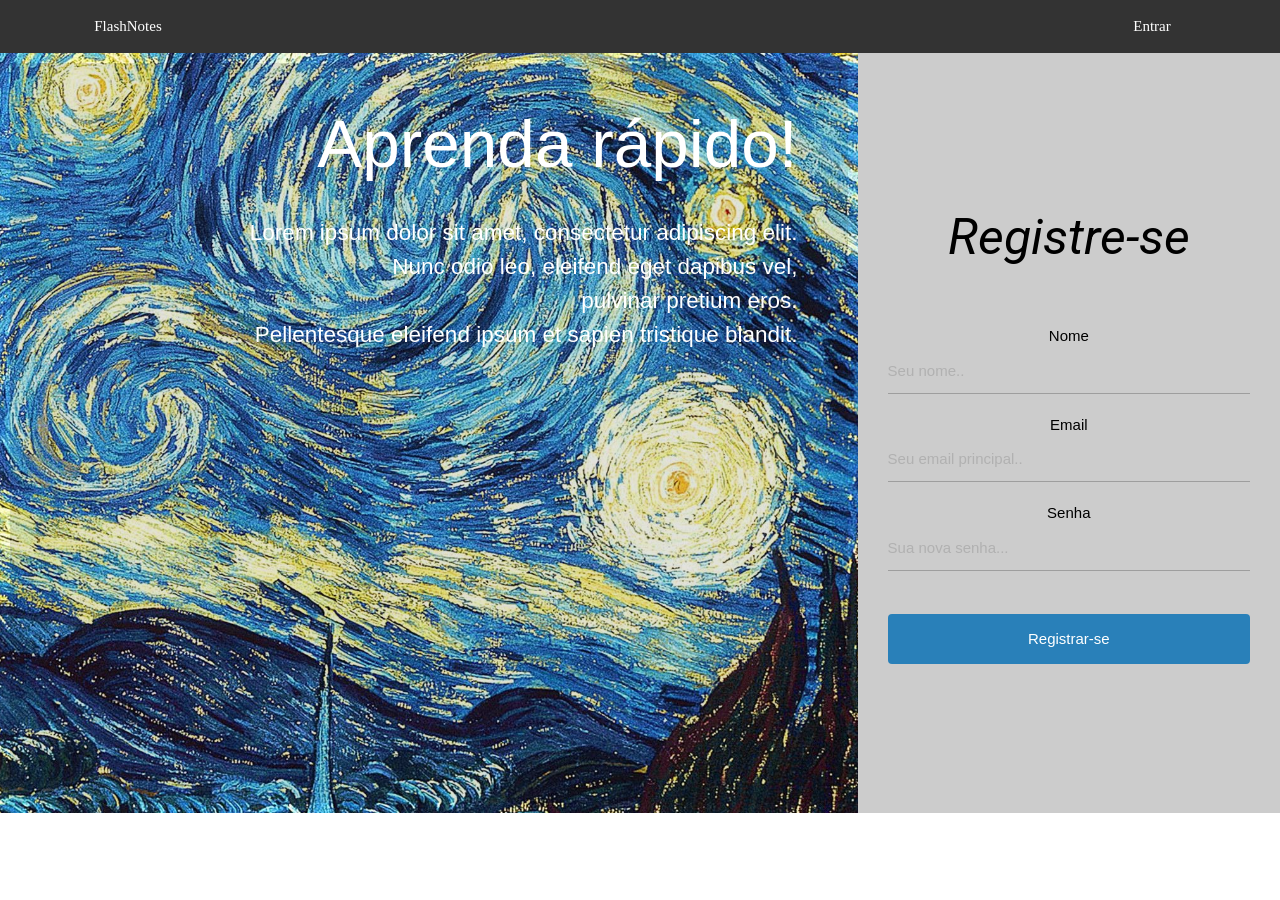
==== web/public_html/index.html @ 41b19859 "realocação de pastas movi pastas para deixar a parte do site mais organizada" ====
<!DOCTYPE html>
<!--
        To change this license header, choose License Headers in Project Properties.
        To change this template file, choose Tools | Templates
        and open the template in the editor.
-->
<html>
    <head>
        <title>Registro</title>
        <meta charset="UTF-8">
        <meta name="viewport" content="width=device-width, initial-scale=1.0">
        <link rel="stylesheet" href="css/estilo.css" type="text/css">
        <script src="js/flashnotes.js"></script>
        <link href="https://fonts.googleapis.com/css?family=Roboto:300i" rel="stylesheet">
        <meta name="viewport" content="width=device-width, initial-scale=1.0"/>
        <link rel="stylesheet" href="css/w3.css">
    </head>
    <body>
        <header>
            <a id="Logo" href="#">FlashNotes</a>
            <a id="Entrar" href="login.html">Entrar</a>   
        </header>
        <div class="clearbox"></div>
        <div class="row">
            <div class="column middle" style="background-color: rgba(0, 0, 0, 0.5); background-image: url('images/starry.jpg') ">
                <div class="hook">
                    <h3 id="loremIpsum">Aprenda rápido!</h3>
                    <p id="textLoremIpsum">Lorem ipsum dolor sit amet, consectetur adipiscing elit.<br>
                        Nunc odio leo, eleifend eget dapibus vel,<br> pulvinar pretium eros.<br> Pellentesque eleifend ipsum et sapien tristique blandit.
                    </p>
                </div>
            </div>
            <div class="column side" style="background-color:#ccc;">
                <br><br><br>
                <div class="forms">
                    <p id="regist"><i>Registre-se</i></p>
                    <form>
                        <label for="fname" style="color: black">Nome</label>
                        <input type="text" id="fname" name="firstname" placeholder="Seu nome.." class="inmaind">
                        <label for="lname" style="color: black">Email</label>
                        <input type="text" id="lname" name="lastname" placeholder="Seu email principal.." class="inmaind">
                        <label for="lname" style="color: black">Senha</label>
                        <input type="text" id="senha" name="senha" placeholder="Sua nova senha..." class="inmaind">
                        <br>
                        <p id="valid" class="message1"></p>
                        <input type="button" value="Registrar-se" class="inmain" onclick="blankLabels(document.getElementById('fname').value, document.getElementById('lname').value, document.getElementById('senha').value)">
                    </form>
                </div>
            </div>
            <div class="clearbox"></div>
        </div>
    </body>
</html>
---- web/public_html/css/estilo.css ----
/*
To change this license header, choose License Headers in Project Properties.
To change this template file, choose Tools | Templates
and open the template in the editor.
*/
/* 
    Created on : 21/06/2017, 02:49:23
    Author     : WIN7PRO
*/
ul.topnav {
    list-style-type: none;
    margin: 0;
    padding: 0;
    overflow: hidden;
    background-color: #333;
    text-decoration: none;

}

ul.topnav li {float: left;}

ul.topnav li a {
    display: block;
    color: white;
    text-align: center;
    padding: 14px 16px;
    text-decoration: none;

}
ul.topnav li a:hover:not(.active) {background-color: #3498db;}

ul.topnav li a.active {background-color: #4CAF50;}

ul.topnav li.right {float: right;}

ul.sidenav {
    list-style-type: none;
    margin: 0;
    padding: 15px 15px;
    width: 22%;
    background-color: #ecf0f1;
    height: 100%; 
    position: absolute; 
    overflow: auto; 
    text-decoration: none;
}

ul.sidenav li div.sidedet{
    float: right;
    padding: 5px 5px 5px 5px;

}
ul.sidenav li.categoria {
    padding: 5px 15px;
    list-style-type: none;
    margin: 2px;
    text-decoration: none;
}

section {
    position: relative;
    left: 22%;
    width: 78%;
}

div.flashcards1 {
    background-color: #ecf0f1;
    padding: 10px 20px 20px 10px;
    margin: 10px 10px 10px 10px;
    width: 95%;
    height: 1000px;
}

div.flashcards2 {
    background-color: #ecf0f1;
    padding: 10px 20px 20px 10px;
    margin: 10px 10px 10px 10px;
    width: 80%;
    height: 300px;
}

.sidebar {
    position: relative;
    width: 400px;
    height: 700px;
    background-color: #ecf0f1;
    left: 70.25%;
    position: relative;
    padding: 70px 79px 79px 70px;

}
*{
    box-sizing: border-box;
}

body {
    margin: 0;
    max-height: 125%;
    max-width: 125%;
}

header {
    background-color: #333;
    color: white;
    overflow: hidden;
    font-family: verdana;
}

#dash{
    font-family: 'Roboto' , sans-serif;
    text-align: center;
    color: black;
    margin: 0 auto;
}

/* Style the topnav links */
header a {
    float: left;
    display: block;
    color: #f2f2f2;
    text-align: center;
    padding: 15px 0px;
    text-decoration: none;
    width: 20%;
}
.meio {
    float: left;
    display: block;
    text-align: center;
    padding: 15px 0px;
    text-decoration: none;
    width: 60%;
    color:#333;
}

/* Change color on hover */
header a:hover {
    background-color: #3498db;
}

/* Create three unequal columns that floats next to each other */
.column {
    float: left;
    padding: 10px;
    height: 760px;

}

/* Left and right column */
.column.side {
    width: 33%;
    float : right;
}

/* Middle column */
.column.middle {
    width: 67%;
    background-position: center;
    background-repeat: no-repeat;
    background-size: 1620px; 

}
/* Clear floats after the columns */


@media (max-width: 600px) {
    .column.side, .column.middle {
        width: 100%;
    }
}
.elementHook{
    width: 33.3%;
    height: 100%;
    float: right;
    background-color: rgba(0, 0, 0, 0.1);
}
img.cont{
    border-radius: 50%;
    width: 128px;
    height: 200px;
    align-content: center;
}
div.container {
    text-align: center;
    padding: 10px 20px;
}
.hook {
    width: 100%;
    height: 100%;
    background-size: 100%;
    color:white;
    background-color: rgba(0,0,0,0.1);
    padding: 30px 50px;
}
#loremIpsum{
    position: relative;
    top: 0px;
    right: 0px;
    margin: auto 0;
    text-align: right;
    font-size: 450%;
    display: block;
}
#textLoremIpsum{
    text-align: right;
    display: block;
    font-size: 150%;

}
#Logo{
    float:left;
    text-decoration: none;
    color:white;
}
#Entrar{
    float:right;
    text-decoration: none;
    color:white;
}
#Sair{
    float: right;
    text-decoration: none;
    color: white;
    width: 150px;
}
div.clearbox{
    clear: both;
}
.allhook{
    height: 40%;

}
.top-to-bottom {
    border-width: 1px;
    border-style: solid;
    -webkit-column-rule-width: 2px;
    -webkit-border-image: 
        -webkit-gradient(linear, 0 0, 0 100%, from(#3498db), to(rgba(0, 0, 0, 0))) 1 100%;
    -webkit-border-image: 
        -webkit-linear-gradient(#3498db, rgba(0, 0, 0, 0)) 1 100%;
    -moz-border-image:
        -moz-linear-gradient(#3498db, rgba(0, 0, 0, 0)) 1 100%;    
    -o-border-image:
        -o-linear-gradient(#3498db, rgba(0, 0, 0, 0)) 1 100%;
    border-image:
        linear-gradient(to bottom, #3498db, rgba(0, 0, 0, 0.5)) 1 100%;
}

.fieldleft {
    float: left;
}
.fieldright {
    float: right;
    margin: 0px 75px 0px;
}
textarea {
    resize: none;
    border: 2px solid #ccc;
    border-radius: 4px;
    width: 500px;
    height: 200px;
}

div.gallery {
    margin: 5px;
    border: 1px solid #ccc;
    float: left;
    width: 180px;
}

div.gallery:hover {
    border: 1px solid #777;
}

div.gallery img {
    width: 100%;
    height: 200px;
}

div.desc {
    padding: 15px;
    text-align: center;
}

input[type=text].inmaind {
    width: 100%;
    padding: 12px 20px;
    margin: 8px 0;
    display: inline-block;
    background-color: transparent;
    border: none;
    border-bottom: 1px solid #9e9e9e;
    border-radius: 0;
    outline: none;
    height: 3rem;
    width: 100%;
    font-size: 1rem;
    margin: 0 0 20px 0;
    padding: 0;
    -webkit-box-shadow: none;
    box-shadow: none;
    -webkit-box-sizing: content-box;
    box-sizing: content-box;
    -webkit-transition: all 0.3s;
    transition: all 0.3s;
}
textarea:focus,
input[type="text"]:focus,
input[type="password"]:focus,
input[type="datetime"]:focus,
input[type="datetime-local"]:focus,
input[type="date"]:focus,
input[type="month"]:focus,
input[type="time"]:focus,
input[type="week"]:focus,
input[type="number"]:focus,
input[type="email"]:focus,
input[type="url"]:focus,
input[type="search"]:focus,
input[type="tel"]:focus,
input[type="color"]:focus,
.uneditable-input:focus {   
    border-color: #2980b9;
    outline: 0 none;
}

select{
    width: 100%;
    padding: 8px 10px;
    margin: 8px 0;
    display: inline-block;
    border: 1px solid #ccc;
    border-radius: 4px;
    box-sizing: border-box;
}


.inmain {
    width: 100%;
    background-color:#2980b9;
    color: white;
    padding: 14px 20px;
    margin: 8px 0;
    border: none;
    float: right;
    border-radius: 4px;
    cursor: pointer;
}
.inmainRev {
    width: 25%;
    background-color:#2980b9;
    color: white;
    padding: 14px 20px;
    margin: 8px 0;
    border: none;
    float: right;
    border-radius: 4px;
    cursor: pointer;
}

input[type=submit].inmain:hover {
    background-color: #3498db;
}

div.forms {
    border-radius: 5px;
    padding: 20px;
    text-align: center;
}
div.forms1 {
    border-radius: 5px;
    padding: 20px;
    text-align: center;
}
.div1 {
    width: 300px;
    height: 100px;
    border: 1px solid blue;
    box-sizing: border-box;
}
.message1 {
    color:#e74c3c;
}
.nav-wrapper{
    padding-left:70px;
    padding-right:40px
}

a.anchor {
    display: block;
    position: relative;
    top: -60px;
}
.scrollspy{
    height: 100%;
}
input::placeholder {
    color: #9b9b9b;
}
.linkable:hover{
    text-decoration: underline;
}
#regist{
    font-size: 50px;
    font-family: 'Roboto', sans-serif;
}
/* entire container, keeps perspective */

.flip-container, .front, .back {
    width: 320px;
    height: 480px;
}

/* flip speed goes here */
.flipper {
    transition: 0.6s;
    transform-style: preserve-3d;

    position: relative;
}

/* hide back of pane during swap */
.front, .back {
    backface-visibility: hidden;

    position: absolute;
    top: 0;
    left: 0;
}

/* front pane, placed above back */
.front {
    z-index: 2;
    /* for firefox 31 */
    transform: rotateY(0deg);
}

/* back, initially hidden pane */
.back {
    transform: rotateY(180deg);
}
.flip-container:hover .flipper, .flip-container.hover .flipper, .flip-container.flip .flipper {
    transform: rotateY(180deg);
}
.noHover{
    pointer-events: none;
}


/* The container <div> - needed to position the dropdown content */
.dropdown {
    position: relative;
    display: inline-block;
}

/* Dropdown Content (Hidden by Default) */
.dropdown-content {
    display: none;
    position: absolute;
    background-color: #f9f9f9;
    min-width: 160px;
    box-shadow: 0px 8px 16px 0px rgba(0,0,0,0.2);
    z-index: 1;
}

/* Links inside the dropdown */
.dropdown-content a {
    color: black;
    padding: 12px 16px;
    text-decoration: none;
    display: block;
}

/* Change color of dropdown links on hover */
.dropdown-content a:hover {background-color: #f1f1f1}

/* Show the dropdown menu on hover */
.dropdown:hover .dropdown-content {
    display: block;
}

/* Change the background color of the dropdown button when the dropdown content is shown */
.dropdown:hover .dropbtn {
    background-color: #3e8e41;
}
.linha{
    display: block;
    height: 1px;
    border: 0;
    border-top: 1px solid black;
    margin: 1em 0;
    padding: 0; 
}
#TutTog:hover{
    background-color: #2980b9;
}
div.perfil1{
    margin: 0 auto;
    background-color: #ecf0f1;
    padding: 10px 20px 20px 10px;
    width: 50%;
    height: 600px;
}
#editPerf{
    float: right;
}
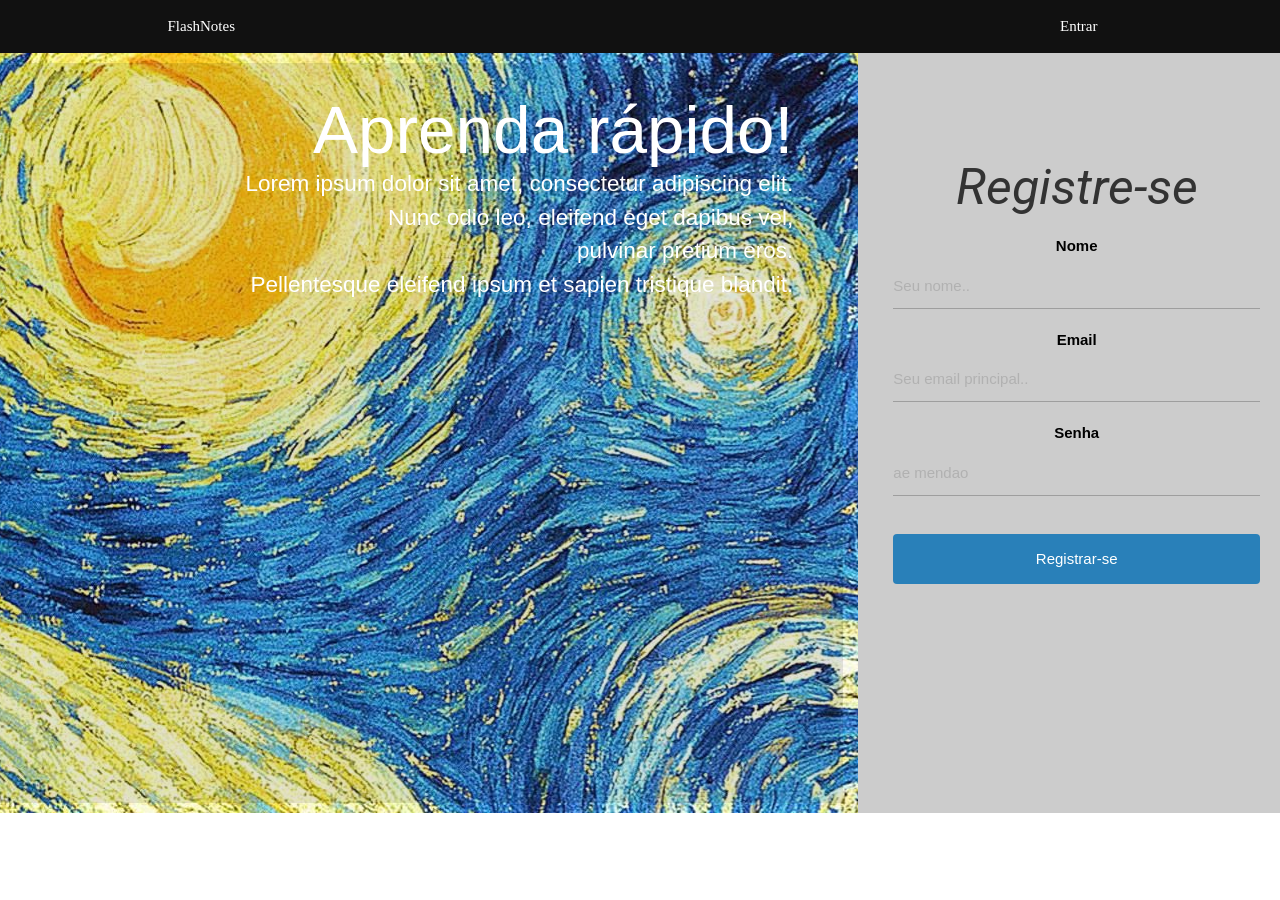
==== commit 02fe140c: "muitas alterações deixei muitas partes mais responsivas" ====
--- a/web/public_html/index.html
+++ b/web/public_html/index.html
@@ -10,19 +10,24 @@
         <meta charset="UTF-8">
         <meta name="viewport" content="width=device-width, initial-scale=1.0">
         <link rel="stylesheet" href="css/estilo.css" type="text/css">
-        <script src="js/flashnotes.js"></script>
+        <link rel="stylesheet" href="bootstrap/css/bootstrap.min.css" type="text/css">
+        
         <link href="https://fonts.googleapis.com/css?family=Roboto:300i" rel="stylesheet">
-        <meta name="viewport" content="width=device-width, initial-scale=1.0"/>
-        <link rel="stylesheet" href="css/w3.css">
+         <link rel="stylesheet" href="css/w3.css">
+       <script src="js/flashnotes.js"></script>
     </head>
     <body>
-        <header>
-            <a id="Logo" href="#">FlashNotes</a>
-            <a id="Entrar" href="login.html">Entrar</a>   
+        <div class="header">
+        <header class="container">
+            <div class="row">
+            <a class="col-xs-12 col-sm-12 col-md-3 buttonHeader" href="#">FlashNotes</a>
+            <a class="col-xs-12 col-sm-12 col-md-3 col-md-offset-6 buttonHeader" href="login.html">Entrar</a> 
+            </div>
         </header>
+        </div>
         <div class="clearbox"></div>
         <div class="row">
-            <div class="column middle" style="background-color: rgba(0, 0, 0, 0.5); background-image: url('images/starry.jpg') ">
+            <div class="col-xs-12 col-md-8 column" style="background-color: rgba(0, 0, 0, 0.5); background-image: url('images/starry.jpg') ">
                 <div class="hook">
                     <h3 id="loremIpsum">Aprenda rápido!</h3>
                     <p id="textLoremIpsum">Lorem ipsum dolor sit amet, consectetur adipiscing elit.<br>
@@ -30,7 +35,7 @@
                     </p>
                 </div>
             </div>
-            <div class="column side" style="background-color:#ccc;">
+            <div class="col-xs-12 col-md-4 column column" style="background-color:#ccc;">
                 <br><br><br>
                 <div class="forms">
                     <p id="regist"><i>Registre-se</i></p>
@@ -40,7 +45,7 @@
                         <label for="lname" style="color: black">Email</label>
                         <input type="text" id="lname" name="lastname" placeholder="Seu email principal.." class="inmaind">
                         <label for="lname" style="color: black">Senha</label>
-                        <input type="text" id="senha" name="senha" placeholder="Sua nova senha..." class="inmaind">
+                        <input type="text" id="senha" name="senha" placeholder="ae mendao" class="inmaind">
                         <br>
                         <p id="valid" class="message1"></p>
                         <input type="button" value="Registrar-se" class="inmain" onclick="blankLabels(document.getElementById('fname').value, document.getElementById('lname').value, document.getElementById('senha').value)">
--- a/web/public_html/css/estilo.css
+++ b/web/public_html/css/estilo.css
@@ -67,8 +67,6 @@
     background-color: #ecf0f1;
     padding: 10px 20px 20px 10px;
     margin: 10px 10px 10px 10px;
-    width: 95%;
-    height: 1000px;
 }
 
 div.flashcards2 {
@@ -99,7 +97,7 @@
     max-width: 125%;
 }
 
-header {
+.header {
     background-color: #333;
     color: white;
     overflow: hidden;
@@ -207,11 +205,14 @@
     font-size: 150%;
 
 }
-#Logo{
-    float:left;
+.buttonHeader{
     text-decoration: none;
     color:white;
 }
+.header{
+    background: #111111;
+}
+
 #Entrar{
     float:right;
     text-decoration: none;
@@ -503,4 +504,12 @@
 }
 #editPerf{
     float: right;
+}
+
+.login{
+    background-color: #dddddd;
+}
+
+.siteBackground{
+    background: url('images/giz.jpg') repeat;
 }
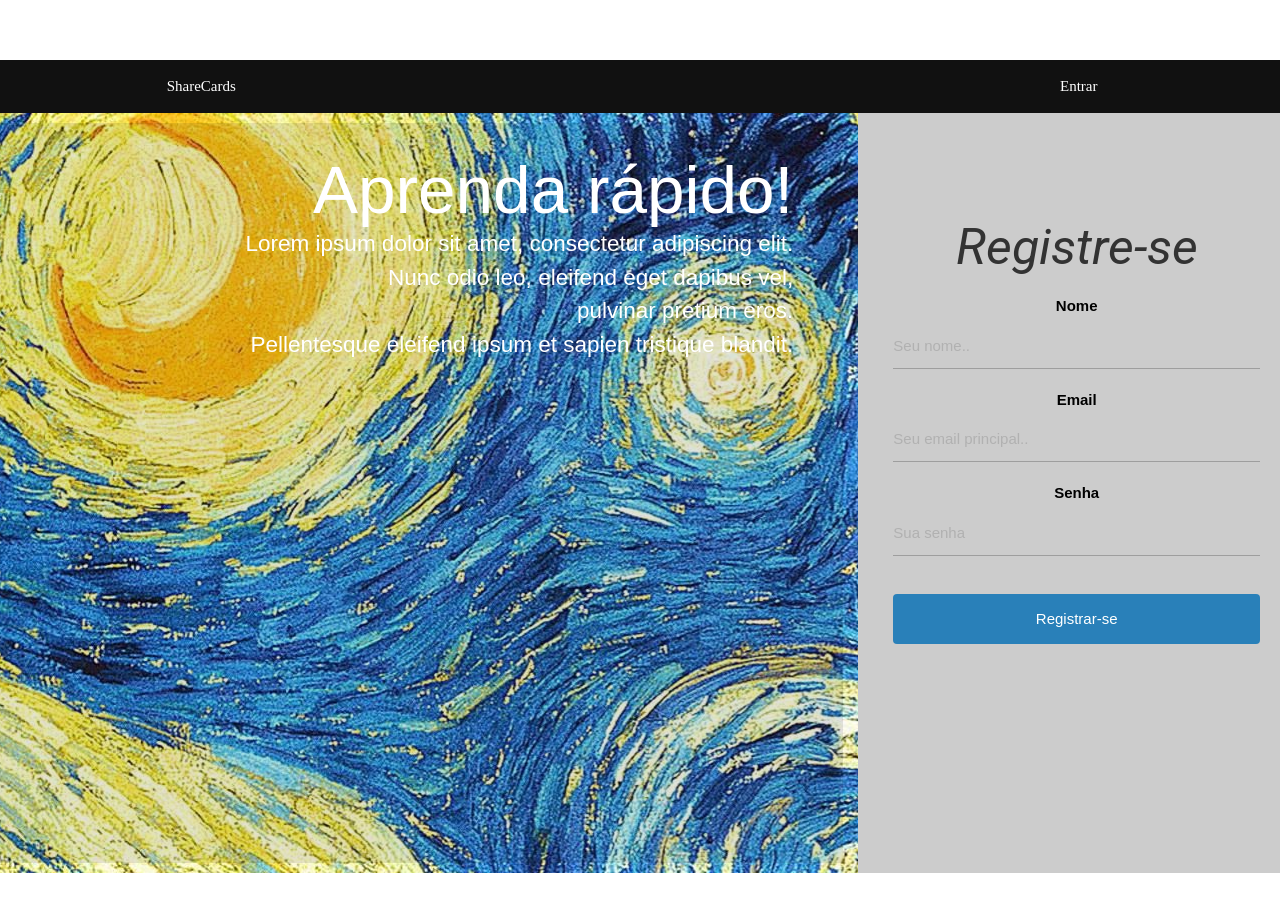
==== commit 77b736e4: "muitos commits fazendo alterações no site" ====
--- a/web/public_html/index.html
+++ b/web/public_html/index.html
@@ -18,12 +18,12 @@
     </head>
     <body>
         <div class="header">
-        <header class="container">
-            <div class="row">
-            <a class="col-xs-12 col-sm-12 col-md-3 buttonHeader" href="#">FlashNotes</a>
-            <a class="col-xs-12 col-sm-12 col-md-3 col-md-offset-6 buttonHeader" href="login.html">Entrar</a> 
-            </div>
-        </header>
+            <header class="container">
+                <div class="row">
+                <a class="col-xs-12 col-sm-12 col-md-3 buttonHeader" href="#">ShareCards</a>
+                <a class="col-xs-12 col-sm-12 col-md-3 col-md-offset-6 buttonHeader" href="login.html">Entrar</a> 
+                </div>
+            </header>
         </div>
         <div class="clearbox"></div>
         <div class="row">
@@ -45,7 +45,7 @@
                         <label for="lname" style="color: black">Email</label>
                         <input type="text" id="lname" name="lastname" placeholder="Seu email principal.." class="inmaind">
                         <label for="lname" style="color: black">Senha</label>
-                        <input type="text" id="senha" name="senha" placeholder="ae mendao" class="inmaind">
+                        <input type="text" id="senha" name="senha" placeholder="Sua senha" class="inmaind">
                         <br>
                         <p id="valid" class="message1"></p>
                         <input type="button" value="Registrar-se" class="inmain" onclick="blankLabels(document.getElementById('fname').value, document.getElementById('lname').value, document.getElementById('senha').value)">
--- a/web/public_html/css/estilo.css
+++ b/web/public_html/css/estilo.css
@@ -1,13 +1,47 @@
 /*
-To change this license header, choose License Headers in Project Properties.
-To change this template file, choose Tools | Templates
-and open the template in the editor.
+Autor: Matheus Alves e William Yoshida
 */
-/* 
-    Created on : 21/06/2017, 02:49:23
-    Author     : WIN7PRO
+
+
+
+/*
+Body padrão para todas as páginas do projeto.
 */
-ul.topnav {
+body {
+  background: #f1f4f7;
+  padding-top: 60px;
+  font-size: 14px;
+  color: #444444;
+  font-family: "Montserrat", "Helvetica Neue", Helvetica, Arial, sans-serif;
+}
+
+/*
+Sidebar-wrapper, feito para colocar toda a sidebar.
+*/
+
+#sidebar-wrapper {
+  z-index: 1000;
+  position: fixed;
+  left: 250px;
+  width: 0;
+  height: 100%;
+  margin-left: -250px;
+  overflow-y: auto;
+  background-color: #222222;
+  -webkit-transition: all 0.5s ease;
+  -moz-transition: all 0.5s ease;
+  -o-transition: all 0.5s ease;
+  transition: all 0.5s ease;
+}
+
+
+
+/*
+Então, é o seguinte, tudo em baixo desse comentário é codigo velho, feito usando más praticas, e de dificil leitura, a parte de cima é a parte
+que tentaremos usar boas práticas e comentários para aumentar a produtividade.
+*/
+
+.topnav {
     list-style-type: none;
     margin: 0;
     padding: 0;
@@ -17,9 +51,9 @@
 
 }
 
-ul.topnav li {float: left;}
-
-ul.topnav li a {
+.topnav li {float: left;}
+
+.topnav li a {
     display: block;
     color: white;
     text-align: center;
@@ -27,30 +61,27 @@
     text-decoration: none;
 
 }
-ul.topnav li a:hover:not(.active) {background-color: #3498db;}
-
-ul.topnav li a.active {background-color: #4CAF50;}
-
-ul.topnav li.right {float: right;}
-
-ul.sidenav {
-    list-style-type: none;
-    margin: 0;
+.topnav li a:hover:not(.active) {background-color: #3498db;}
+
+.topnav li a.active {background-color: #4CAF50;}
+
+.topnav li.right {float: right;}
+
+.sidenav {
+    margin: 10px;
     padding: 15px 15px;
-    width: 22%;
-    background-color: #ecf0f1;
-    height: 100%; 
-    position: absolute; 
+    background-color: #ecf0f1; 
     overflow: auto; 
     text-decoration: none;
-}
-
-ul.sidenav li div.sidedet{
+    float: left;
+}
+
+.sidenav li div.sidedet{
     float: right;
     padding: 5px 5px 5px 5px;
 
 }
-ul.sidenav li.categoria {
+.sidenav li.categoria {
     padding: 5px 15px;
     list-style-type: none;
     margin: 2px;
@@ -91,11 +122,7 @@
     box-sizing: border-box;
 }
 
-body {
-    margin: 0;
-    max-height: 125%;
-    max-width: 125%;
-}
+
 
 .header {
     background-color: #333;
@@ -496,11 +523,7 @@
     background-color: #2980b9;
 }
 div.perfil1{
-    margin: 0 auto;
     background-color: #ecf0f1;
-    padding: 10px 20px 20px 10px;
-    width: 50%;
-    height: 600px;
 }
 #editPerf{
     float: right;
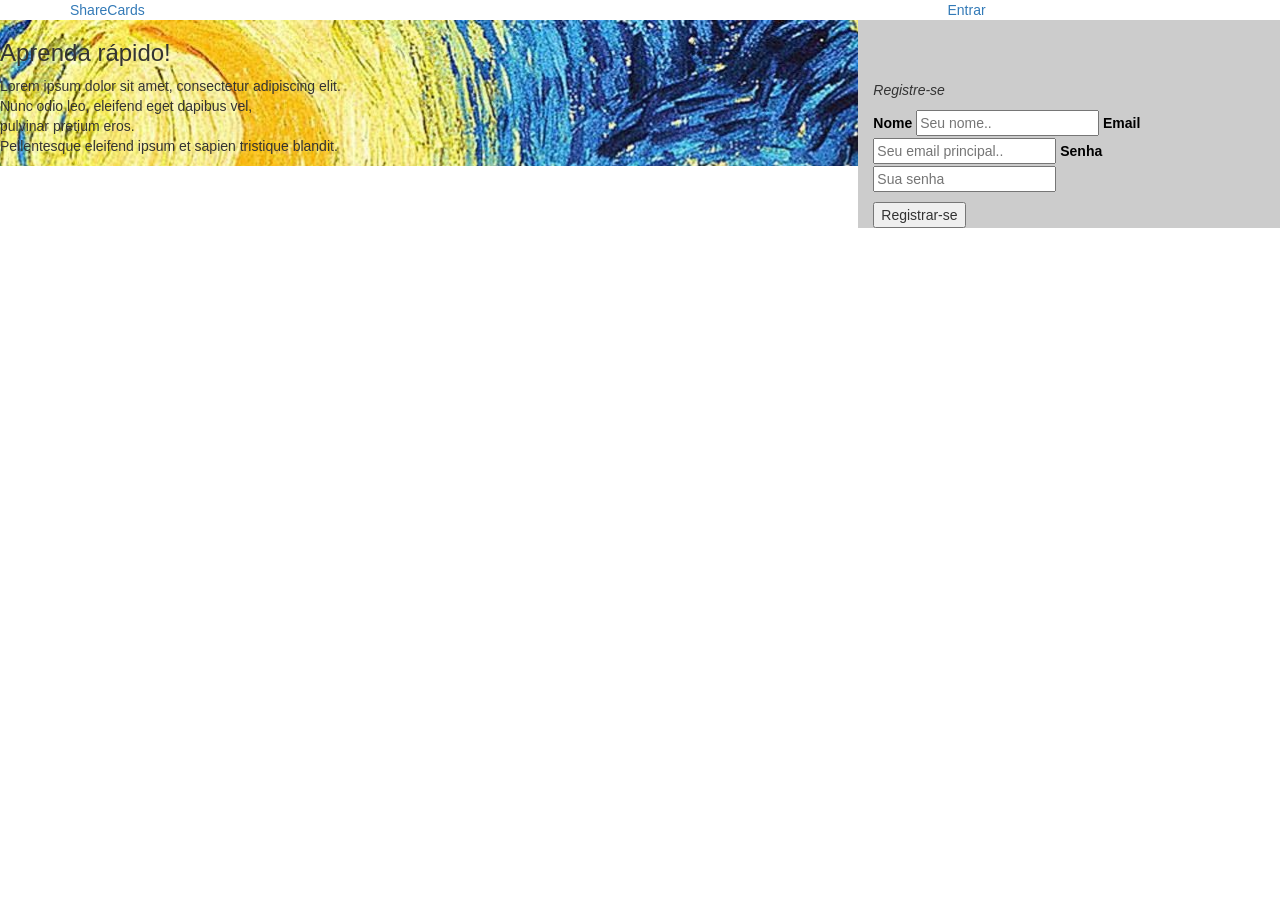
==== commit 77c4e851: "ok aaaaa" ====
--- a/web/public_html/index.html
+++ b/web/public_html/index.html
@@ -1,16 +1,11 @@
 <!DOCTYPE html>
-<!--
-        To change this license header, choose License Headers in Project Properties.
-        To change this template file, choose Tools | Templates
-        and open the template in the editor.
--->
 <html>
     <head>
         <title>Registro</title>
         <meta charset="UTF-8">
         <meta name="viewport" content="width=device-width, initial-scale=1.0">
         <link rel="stylesheet" href="css/estilo.css" type="text/css">
-        <link rel="stylesheet" href="bootstrap/css/bootstrap.min.css" type="text/css">
+        <link rel="stylesheet" href="css/bootstrap.min.css" type="text/css">
         
         <link href="https://fonts.googleapis.com/css?family=Roboto:300i" rel="stylesheet">
          <link rel="stylesheet" href="css/w3.css">
--- a/web/public_html/css/estilo.css
+++ b/web/public_html/css/estilo.css
@@ -9,37 +9,27 @@
 */
 body {
   background: #f1f4f7;
-  padding-top: 60px;
   font-size: 14px;
   color: #444444;
   font-family: "Montserrat", "Helvetica Neue", Helvetica, Arial, sans-serif;
-}
-
-/*
-Sidebar-wrapper, feito para colocar toda a sidebar.
-*/
-
-#sidebar-wrapper {
-  z-index: 1000;
-  position: fixed;
-  left: 250px;
-  width: 0;
-  height: 100%;
-  margin-left: -250px;
-  overflow-y: auto;
-  background-color: #222222;
-  -webkit-transition: all 0.5s ease;
-  -moz-transition: all 0.5s ease;
-  -o-transition: all 0.5s ease;
-  transition: all 0.5s ease;
-}
-
+  box-sizing: border-box;
+  overflow-x: hidden;
+}
+
+/* Tamanho da imagem do perfil*/
+#img-perfil{
+    max-height: 150px;
+    max-width: 150px;
+}
 
 
 /*
 Então, é o seguinte, tudo em baixo desse comentário é codigo velho, feito usando más praticas, e de dificil leitura, a parte de cima é a parte
 que tentaremos usar boas práticas e comentários para aumentar a produtividade.
 */
+
+
+/*
 
 .topnav {
     list-style-type: none;
@@ -138,7 +128,7 @@
     margin: 0 auto;
 }
 
-/* Style the topnav links */
+/ Style the topnav links 
 header a {
     float: left;
     display: block;
@@ -158,12 +148,12 @@
     color:#333;
 }
 
-/* Change color on hover */
+/* Change color on hover 
 header a:hover {
     background-color: #3498db;
 }
 
-/* Create three unequal columns that floats next to each other */
+/* Create three unequal columns that floats next to each other 
 .column {
     float: left;
     padding: 10px;
@@ -171,13 +161,13 @@
 
 }
 
-/* Left and right column */
+/* Left and right column 
 .column.side {
     width: 33%;
     float : right;
 }
 
-/* Middle column */
+/* Middle column 
 .column.middle {
     width: 67%;
     background-position: center;
@@ -185,7 +175,7 @@
     background-size: 1620px; 
 
 }
-/* Clear floats after the columns */
+/* Clear floats after the columns 
 
 
 @media (max-width: 600px) {
@@ -231,13 +221,6 @@
     display: block;
     font-size: 150%;
 
-}
-.buttonHeader{
-    text-decoration: none;
-    color:white;
-}
-.header{
-    background: #111111;
 }
 
 #Entrar{
@@ -432,14 +415,14 @@
     font-size: 50px;
     font-family: 'Roboto', sans-serif;
 }
-/* entire container, keeps perspective */
+/* entire container, keeps perspective 
 
 .flip-container, .front, .back {
     width: 320px;
     height: 480px;
 }
 
-/* flip speed goes here */
+/* flip speed goes here 
 .flipper {
     transition: 0.6s;
     transform-style: preserve-3d;
@@ -447,7 +430,7 @@
     position: relative;
 }
 
-/* hide back of pane during swap */
+/* hide back of pane during swap 
 .front, .back {
     backface-visibility: hidden;
 
@@ -456,14 +439,14 @@
     left: 0;
 }
 
-/* front pane, placed above back */
+/* front pane, placed above back
 .front {
     z-index: 2;
     /* for firefox 31 */
     transform: rotateY(0deg);
 }
 
-/* back, initially hidden pane */
+/* back, initially hidden pane 
 .back {
     transform: rotateY(180deg);
 }
@@ -475,13 +458,13 @@
 }
 
 
-/* The container <div> - needed to position the dropdown content */
+/* The container <div> - needed to position the dropdown content 
 .dropdown {
     position: relative;
     display: inline-block;
 }
 
-/* Dropdown Content (Hidden by Default) */
+/* Dropdown Content (Hidden by Default) 
 .dropdown-content {
     display: none;
     position: absolute;
@@ -491,7 +474,7 @@
     z-index: 1;
 }
 
-/* Links inside the dropdown */
+/* Links inside the dropdown 
 .dropdown-content a {
     color: black;
     padding: 12px 16px;
@@ -499,15 +482,15 @@
     display: block;
 }
 
-/* Change color of dropdown links on hover */
+/* Change color of dropdown links on hover
 .dropdown-content a:hover {background-color: #f1f1f1}
 
-/* Show the dropdown menu on hover */
+/* Show the dropdown menu on hover
 .dropdown:hover .dropdown-content {
     display: block;
 }
 
-/* Change the background color of the dropdown button when the dropdown content is shown */
+/* Change the background color of the dropdown button when the dropdown content is shown
 .dropdown:hover .dropbtn {
     background-color: #3e8e41;
 }
